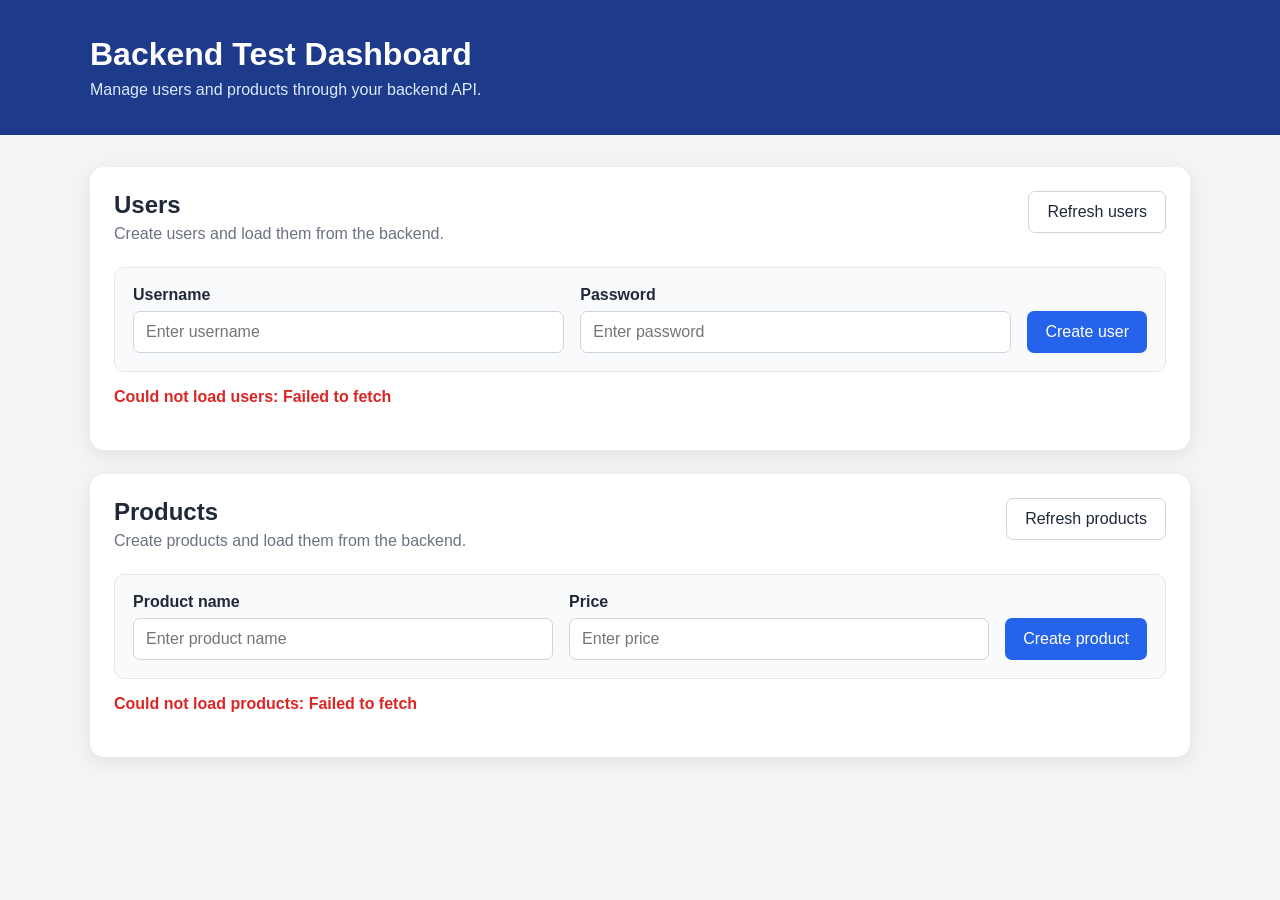
==== frontend/index.html @ b5e6a9e1 "added front" ====
<!DOCTYPE html>
<html lang="en">
<head>
    <meta charset="UTF-8">

    <meta
        name="viewport"
        content="width=device-width, initial-scale=1.0"
    >

    <title>Backend Test Dashboard</title>

    <link rel="stylesheet" href="style.css">

    <script src="app.js" defer></script>
</head>

<body>
    <header class="header">
        <div class="container">
            <h1>Backend Test Dashboard</h1>
            <p>Manage users and products through your backend API.</p>
        </div>
    </header>

    <main class="container">
        <!-- Users section -->
        <section class="section">
            <div class="section-header">
                <div>
                    <h2>Users</h2>
                    <p>Create users and load them from the backend.</p>
                </div>

                <button
                    id="refresh-users-button"
                    class="button button-secondary"
                    type="button"
                >
                    Refresh users
                </button>
            </div>

            <form id="user-form" class="form">
                <div class="form-group">
                    <label for="username">Username</label>

                    <input
                        id="username"
                        name="username"
                        type="text"
                        placeholder="Enter username"
                        required
                        minlength="3"
                    >
                </div>

                <div class="form-group">
                    <label for="password">Password</label>

                    <input
                        id="password"
                        name="password"
                        type="password"
                        placeholder="Enter password"
                        required
                        minlength="4"
                    >
                </div>

                <button class="button" type="submit">
                    Create user
                </button>
            </form>

            <p id="user-status" class="status"></p>

            <div id="users-list" class="cards">
                <!-- Users will be inserted here with JavaScript -->
            </div>
        </section>

        <!-- Products section -->
        <section class="section">
            <div class="section-header">
                <div>
                    <h2>Products</h2>
                    <p>Create products and load them from the backend.</p>
                </div>

                <button
                    id="refresh-products-button"
                    class="button button-secondary"
                    type="button"
                >
                    Refresh products
                </button>
            </div>

            <form id="product-form" class="form">
                <div class="form-group">
                    <label for="product-name">Product name</label>

                    <input
                        id="product-name"
                        name="name"
                        type="text"
                        placeholder="Enter product name"
                        required
                    >
                </div>

                <div class="form-group">
                    <label for="product-price">Price</label>

                    <input
                        id="product-price"
                        name="price"
                        type="number"
                        placeholder="Enter price"
                        required
                        min="0"
                        step="0.01"
                    >
                </div>

                <button class="button" type="submit">
                    Create product
                </button>
            </form>

            <p id="product-status" class="status"></p>

            <div id="products-list" class="cards">
                <!-- Products will be inserted here with JavaScript -->
            </div>
        </section>
    </main>
</body>
</html>
---- frontend/style.css ----
* {
    box-sizing: border-box;
}

body {
    margin: 0;
    min-height: 100vh;
    font-family: Arial, Helvetica, sans-serif;
    color: #1f2937;
    background-color: #f3f4f6;
}

button,
input {
    font: inherit;
}

.container {
    width: min(1100px, calc(100% - 32px));
    margin: 0 auto;
}

.header {
    padding: 36px 0;
    color: white;
    background-color: #1e3a8a;
}

.header h1 {
    margin: 0 0 8px;
}

.header p {
    margin: 0;
    color: #dbeafe;
}

main {
    display: grid;
    gap: 24px;
    padding-top: 32px;
    padding-bottom: 50px;
}

.section {
    padding: 24px;
    border-radius: 14px;
    background-color: white;
    box-shadow: 0 5px 18px rgba(0, 0, 0, 0.08);
}

.section-header {
    display: flex;
    align-items: flex-start;
    justify-content: space-between;
    gap: 20px;
    margin-bottom: 24px;
}

.section-header h2 {
    margin: 0 0 6px;
}

.section-header p {
    margin: 0;
    color: #6b7280;
}

.form {
    display: grid;
    grid-template-columns: 1fr 1fr auto;
    align-items: end;
    gap: 16px;
    padding: 18px;
    border: 1px solid #e5e7eb;
    border-radius: 10px;
    background-color: #f9fafb;
}

.form-group {
    display: flex;
    flex-direction: column;
    gap: 7px;
}

.form-group label {
    font-weight: 600;
}

.form-group input {
    width: 100%;
    padding: 11px 12px;
    border: 1px solid #d1d5db;
    border-radius: 7px;
    outline: none;
    background-color: white;
}

.form-group input:focus {
    border-color: #2563eb;
    box-shadow: 0 0 0 3px rgba(37, 99, 235, 0.15);
}

.button {
    min-height: 42px;
    padding: 10px 18px;
    border: none;
    border-radius: 7px;
    color: white;
    background-color: #2563eb;
    cursor: pointer;
    transition:
        background-color 0.2s,
        transform 0.1s;
}

.button:hover {
    background-color: #1d4ed8;
}

.button:active {
    transform: scale(0.98);
}

.button:disabled {
    cursor: not-allowed;
    opacity: 0.6;
}

.button-secondary {
    color: #1f2937;
    border: 1px solid #d1d5db;
    background-color: white;
}

.button-secondary:hover {
    background-color: #f3f4f6;
}

.button-danger {
    min-height: auto;
    padding: 8px 12px;
    background-color: #dc2626;
}

.button-danger:hover {
    background-color: #b91c1c;
}

.status {
    min-height: 22px;
    margin: 16px 0;
    font-weight: 600;
}

.status.loading {
    color: #1d4ed8;
}

.status.success {
    color: #15803d;
}

.status.error {
    color: #dc2626;
}

.cards {
    display: grid;
    grid-template-columns: repeat(auto-fill, minmax(220px, 1fr));
    gap: 16px;
}

.card {
    padding: 18px;
    border: 1px solid #e5e7eb;
    border-radius: 10px;
    background-color: white;
}

.card h3 {
    margin: 0 0 10px;
    overflow-wrap: anywhere;
}

.card p {
    margin: 7px 0;
    color: #4b5563;
}

.card-footer {
    display: flex;
    justify-content: flex-end;
    margin-top: 16px;
}

.empty-message {
    grid-column: 1 / -1;
    padding: 24px;
    text-align: center;
    color: #6b7280;
    border: 2px dashed #d1d5db;
    border-radius: 10px;
}

@media (max-width: 750px) {
    .form {
        grid-template-columns: 1fr;
    }

    .section-header {
        flex-direction: column;
    }

    .section-header .button {
        width: 100%;
    }
}
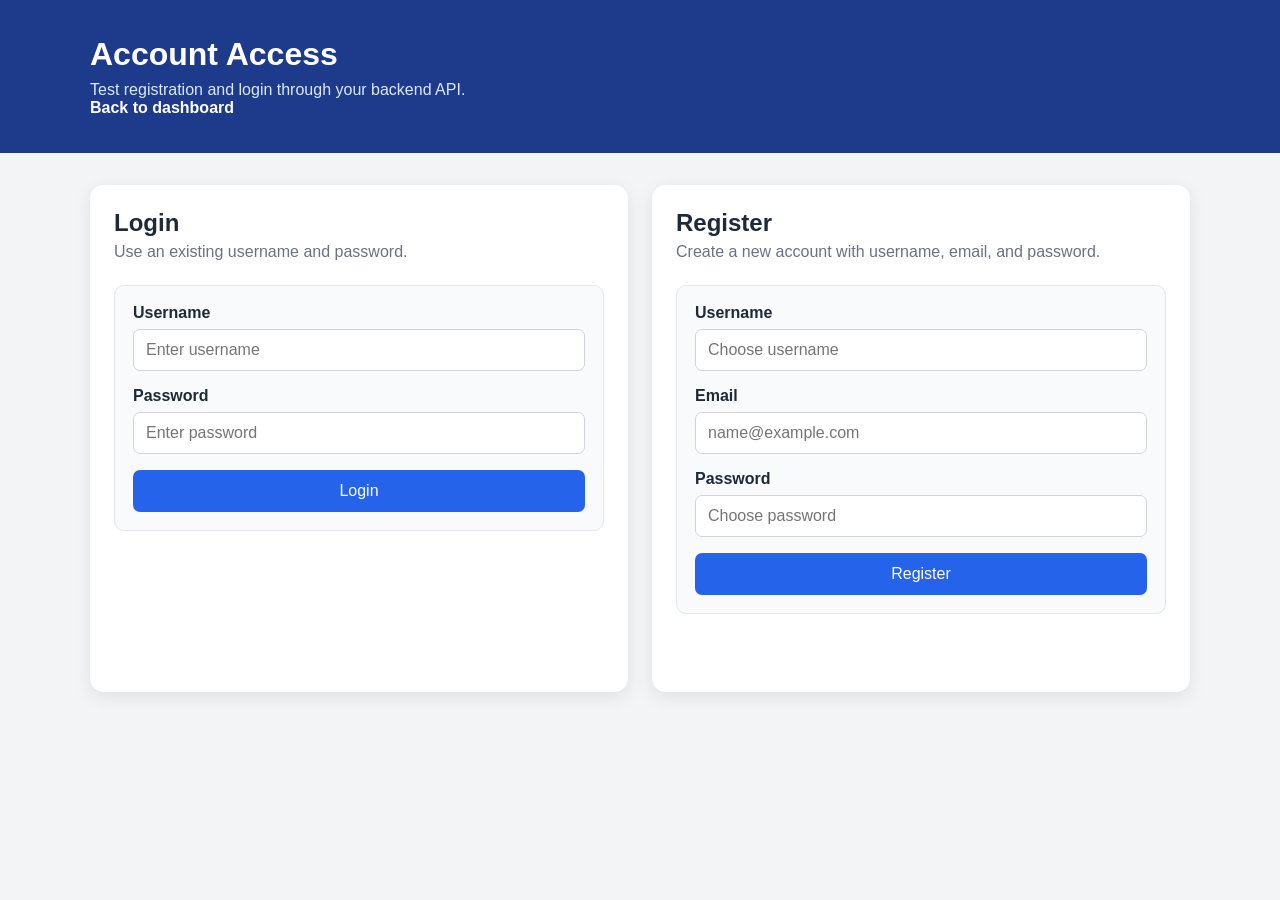
==== commit b7ebe237: "Added refresh token and db table refresh_tokens" ====
--- a/frontend/index.html
+++ b/frontend/index.html
@@ -20,6 +20,16 @@
         <div class="container">
             <h1>Backend Test Dashboard</h1>
             <p>Manage users and products through your backend API.</p>
+            <div class="header-actions">
+                <a class="header-link" href="auth.html">Account</a>
+                <button
+                    id="logout-button"
+                    class="header-button"
+                    type="button"
+                >
+                    Logout
+                </button>
+            </div>
         </div>
     </header>
 
@@ -137,4 +147,4 @@
         </section>
     </main>
 </body>
-</html>+</html>
--- a/frontend/style.css
+++ b/frontend/style.css
@@ -33,6 +33,38 @@
 .header p {
     margin: 0;
     color: #dbeafe;
+}
+
+.header-link {
+    display: inline-flex;
+    color: white;
+    font-weight: 700;
+    text-decoration: none;
+}
+
+.header-link:hover {
+    text-decoration: underline;
+}
+
+.header-actions {
+    display: flex;
+    align-items: center;
+    gap: 14px;
+    margin-top: 14px;
+}
+
+.header-button {
+    padding: 0;
+    border: 0;
+    color: white;
+    background: transparent;
+    font: inherit;
+    font-weight: 700;
+    cursor: pointer;
+}
+
+.header-button:hover {
+    text-decoration: underline;
 }
 
 main {
@@ -203,11 +235,36 @@
     border-radius: 10px;
 }
 
+.auth-layout {
+    grid-template-columns: repeat(2, minmax(0, 1fr));
+}
+
+.auth-form {
+    grid-template-columns: 1fr;
+}
+
+.result-box {
+    overflow-x: auto;
+    padding: 16px;
+    border: 1px solid #d1d5db;
+    border-radius: 10px;
+    color: #111827;
+    background-color: #f9fafb;
+    font-family: Consolas, "Courier New", monospace;
+    font-size: 14px;
+    line-height: 1.5;
+    white-space: pre-wrap;
+}
+
 @media (max-width: 750px) {
     .form {
         grid-template-columns: 1fr;
     }
 
+    .auth-layout {
+        grid-template-columns: 1fr;
+    }
+
     .section-header {
         flex-direction: column;
     }
@@ -215,4 +272,4 @@
     .section-header .button {
         width: 100%;
     }
-}+}
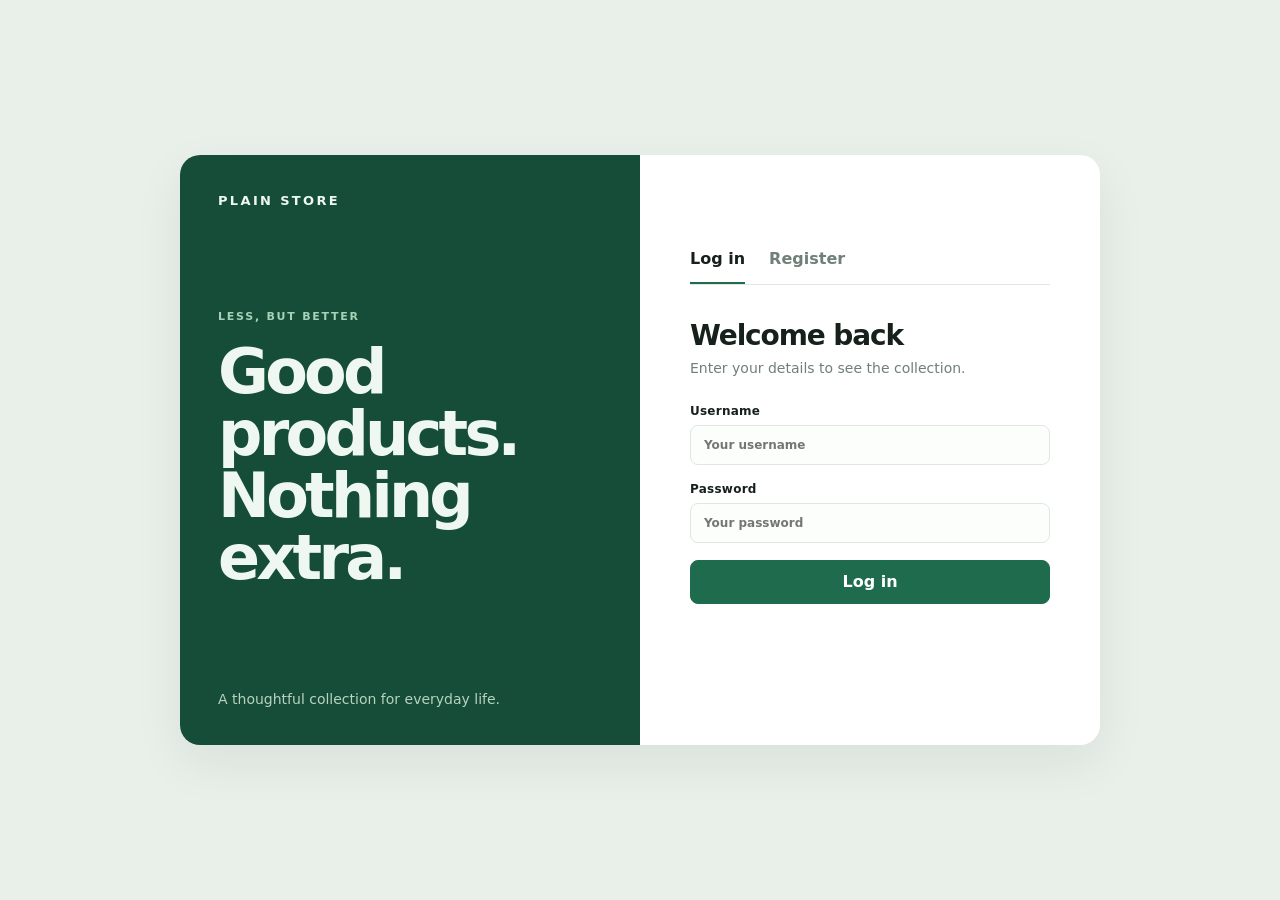
==== commit 3d47d337: "added basket" ====
--- a/frontend/index.html
+++ b/frontend/index.html
@@ -2,148 +2,42 @@
 <html lang="en">
 <head>
     <meta charset="UTF-8">
-
-    <meta
-        name="viewport"
-        content="width=device-width, initial-scale=1.0"
-    >
-
-    <title>Backend Test Dashboard</title>
-
+    <meta name="viewport" content="width=device-width, initial-scale=1.0">
+    <title>Plain Store — Products</title>
     <link rel="stylesheet" href="style.css">
-
     <script src="app.js" defer></script>
 </head>
-
 <body>
-    <header class="header">
-        <div class="container">
-            <h1>Backend Test Dashboard</h1>
-            <p>Manage users and products through your backend API.</p>
-            <div class="header-actions">
-                <a class="header-link" href="auth.html">Account</a>
-                <button
-                    id="logout-button"
-                    class="header-button"
-                    type="button"
-                >
-                    Logout
-                </button>
-            </div>
-        </div>
+    <header class="site-header">
+        <a class="brand" href="index.html">PLAIN STORE</a>
+        <nav class="nav-actions" aria-label="Account navigation">
+            <a id="admin-link" class="text-link" href="admin.html" hidden>Admin</a>
+            <span id="user-name" class="user-name"></span>
+            <span id="user-money" class="user-money">$0.00</span>
+            <button id="logout-button" class="text-button" type="button">Log out</button>
+        </nav>
     </header>
 
-    <main class="container">
-        <!-- Users section -->
-        <section class="section">
-            <div class="section-header">
-                <div>
-                    <h2>Users</h2>
-                    <p>Create users and load them from the backend.</p>
-                </div>
-
-                <button
-                    id="refresh-users-button"
-                    class="button button-secondary"
-                    type="button"
-                >
-                    Refresh users
-                </button>
-            </div>
-
-            <form id="user-form" class="form">
-                <div class="form-group">
-                    <label for="username">Username</label>
-
-                    <input
-                        id="username"
-                        name="username"
-                        type="text"
-                        placeholder="Enter username"
-                        required
-                        minlength="3"
-                    >
-                </div>
-
-                <div class="form-group">
-                    <label for="password">Password</label>
-
-                    <input
-                        id="password"
-                        name="password"
-                        type="password"
-                        placeholder="Enter password"
-                        required
-                        minlength="4"
-                    >
-                </div>
-
-                <button class="button" type="submit">
-                    Create user
-                </button>
-            </form>
-
-            <p id="user-status" class="status"></p>
-
-            <div id="users-list" class="cards">
-                <!-- Users will be inserted here with JavaScript -->
-            </div>
+    <main class="shop-main">
+        <section class="page-intro">
+            <p class="eyebrow">The essentials</p>
+            <h1>Simple things,<br>made well.</h1>
+            <p class="intro-copy">A small collection of everyday products selected for quality and usefulness.</p>
         </section>
 
-        <!-- Products section -->
-        <section class="section">
-            <div class="section-header">
-                <div>
-                    <h2>Products</h2>
-                    <p>Create products and load them from the backend.</p>
-                </div>
-
-                <button
-                    id="refresh-products-button"
-                    class="button button-secondary"
-                    type="button"
-                >
-                    Refresh products
-                </button>
+        <section aria-labelledby="products-title">
+            <div class="section-title-row">
+                <h2 id="products-title">All products</h2>
+                <span id="product-count" class="muted"></span>
             </div>
-
-            <form id="product-form" class="form">
-                <div class="form-group">
-                    <label for="product-name">Product name</label>
-
-                    <input
-                        id="product-name"
-                        name="name"
-                        type="text"
-                        placeholder="Enter product name"
-                        required
-                    >
-                </div>
-
-                <div class="form-group">
-                    <label for="product-price">Price</label>
-
-                    <input
-                        id="product-price"
-                        name="price"
-                        type="number"
-                        placeholder="Enter price"
-                        required
-                        min="0"
-                        step="0.01"
-                    >
-                </div>
-
-                <button class="button" type="submit">
-                    Create product
-                </button>
-            </form>
-
-            <p id="product-status" class="status"></p>
-
-            <div id="products-list" class="cards">
-                <!-- Products will be inserted here with JavaScript -->
-            </div>
+            <p id="product-status" class="status" role="status"></p>
+            <div id="products-list" class="product-grid" aria-live="polite"></div>
+        </section>
+        <section class="basket-panel" aria-labelledby="basket-title">
+            <div class="section-title-row"><h2 id="basket-title">Your basket</h2><span id="basket-total" class="muted">$0.00</span></div>
+            <div id="basket-items" class="basket-items"></div>
+            <button id="checkout-button" class="primary-button" type="button">Checkout</button>
+            <p id="basket-status" class="status" role="status"></p>
         </section>
     </main>
 </body>
--- a/frontend/style.css
+++ b/frontend/style.css
@@ -1,275 +1,7 @@
-* {
-    box-sizing: border-box;
-}
-
-body {
-    margin: 0;
-    min-height: 100vh;
-    font-family: Arial, Helvetica, sans-serif;
-    color: #1f2937;
-    background-color: #f3f4f6;
-}
-
-button,
-input {
-    font: inherit;
-}
-
-.container {
-    width: min(1100px, calc(100% - 32px));
-    margin: 0 auto;
-}
-
-.header {
-    padding: 36px 0;
-    color: white;
-    background-color: #1e3a8a;
-}
-
-.header h1 {
-    margin: 0 0 8px;
-}
-
-.header p {
-    margin: 0;
-    color: #dbeafe;
-}
-
-.header-link {
-    display: inline-flex;
-    color: white;
-    font-weight: 700;
-    text-decoration: none;
-}
-
-.header-link:hover {
-    text-decoration: underline;
-}
-
-.header-actions {
-    display: flex;
-    align-items: center;
-    gap: 14px;
-    margin-top: 14px;
-}
-
-.header-button {
-    padding: 0;
-    border: 0;
-    color: white;
-    background: transparent;
-    font: inherit;
-    font-weight: 700;
-    cursor: pointer;
-}
-
-.header-button:hover {
-    text-decoration: underline;
-}
-
-main {
-    display: grid;
-    gap: 24px;
-    padding-top: 32px;
-    padding-bottom: 50px;
-}
-
-.section {
-    padding: 24px;
-    border-radius: 14px;
-    background-color: white;
-    box-shadow: 0 5px 18px rgba(0, 0, 0, 0.08);
-}
-
-.section-header {
-    display: flex;
-    align-items: flex-start;
-    justify-content: space-between;
-    gap: 20px;
-    margin-bottom: 24px;
-}
-
-.section-header h2 {
-    margin: 0 0 6px;
-}
-
-.section-header p {
-    margin: 0;
-    color: #6b7280;
-}
-
-.form {
-    display: grid;
-    grid-template-columns: 1fr 1fr auto;
-    align-items: end;
-    gap: 16px;
-    padding: 18px;
-    border: 1px solid #e5e7eb;
-    border-radius: 10px;
-    background-color: #f9fafb;
-}
-
-.form-group {
-    display: flex;
-    flex-direction: column;
-    gap: 7px;
-}
-
-.form-group label {
-    font-weight: 600;
-}
-
-.form-group input {
-    width: 100%;
-    padding: 11px 12px;
-    border: 1px solid #d1d5db;
-    border-radius: 7px;
-    outline: none;
-    background-color: white;
-}
-
-.form-group input:focus {
-    border-color: #2563eb;
-    box-shadow: 0 0 0 3px rgba(37, 99, 235, 0.15);
-}
-
-.button {
-    min-height: 42px;
-    padding: 10px 18px;
-    border: none;
-    border-radius: 7px;
-    color: white;
-    background-color: #2563eb;
-    cursor: pointer;
-    transition:
-        background-color 0.2s,
-        transform 0.1s;
-}
-
-.button:hover {
-    background-color: #1d4ed8;
-}
-
-.button:active {
-    transform: scale(0.98);
-}
-
-.button:disabled {
-    cursor: not-allowed;
-    opacity: 0.6;
-}
-
-.button-secondary {
-    color: #1f2937;
-    border: 1px solid #d1d5db;
-    background-color: white;
-}
-
-.button-secondary:hover {
-    background-color: #f3f4f6;
-}
-
-.button-danger {
-    min-height: auto;
-    padding: 8px 12px;
-    background-color: #dc2626;
-}
-
-.button-danger:hover {
-    background-color: #b91c1c;
-}
-
-.status {
-    min-height: 22px;
-    margin: 16px 0;
-    font-weight: 600;
-}
-
-.status.loading {
-    color: #1d4ed8;
-}
-
-.status.success {
-    color: #15803d;
-}
-
-.status.error {
-    color: #dc2626;
-}
-
-.cards {
-    display: grid;
-    grid-template-columns: repeat(auto-fill, minmax(220px, 1fr));
-    gap: 16px;
-}
-
-.card {
-    padding: 18px;
-    border: 1px solid #e5e7eb;
-    border-radius: 10px;
-    background-color: white;
-}
-
-.card h3 {
-    margin: 0 0 10px;
-    overflow-wrap: anywhere;
-}
-
-.card p {
-    margin: 7px 0;
-    color: #4b5563;
-}
-
-.card-footer {
-    display: flex;
-    justify-content: flex-end;
-    margin-top: 16px;
-}
-
-.empty-message {
-    grid-column: 1 / -1;
-    padding: 24px;
-    text-align: center;
-    color: #6b7280;
-    border: 2px dashed #d1d5db;
-    border-radius: 10px;
-}
-
-.auth-layout {
-    grid-template-columns: repeat(2, minmax(0, 1fr));
-}
-
-.auth-form {
-    grid-template-columns: 1fr;
-}
-
-.result-box {
-    overflow-x: auto;
-    padding: 16px;
-    border: 1px solid #d1d5db;
-    border-radius: 10px;
-    color: #111827;
-    background-color: #f9fafb;
-    font-family: Consolas, "Courier New", monospace;
-    font-size: 14px;
-    line-height: 1.5;
-    white-space: pre-wrap;
-}
-
-@media (max-width: 750px) {
-    .form {
-        grid-template-columns: 1fr;
-    }
-
-    .auth-layout {
-        grid-template-columns: 1fr;
-    }
-
-    .section-header {
-        flex-direction: column;
-    }
-
-    .section-header .button {
-        width: 100%;
-    }
-}
+:root{--ink:#17211b;--muted:#708078;--line:#dfe7e1;--paper:#f7faf7;--card:#fff;--accent:#1f6b4d;--accent-dark:#164d38;--danger:#b84d4d;--shadow:0 18px 50px rgba(23,33,27,.07)}
+*{box-sizing:border-box}html{font-family:Inter,ui-sans-serif,system-ui,-apple-system,BlinkMacSystemFont,"Segoe UI",sans-serif;color:var(--ink);background:var(--paper)}body{margin:0;min-height:100vh}button,input{font:inherit}button{cursor:pointer}.site-header{height:76px;padding:0 clamp(20px,5vw,72px);display:flex;align-items:center;justify-content:space-between;border-bottom:1px solid var(--line);background:rgba(255,255,255,.8);backdrop-filter:blur(12px)}.brand{color:var(--ink);font-size:13px;font-weight:800;letter-spacing:.18em;text-decoration:none}.nav-actions{display:flex;align-items:center;gap:22px}.text-link,.text-button{color:var(--muted);font-size:14px;text-decoration:none;background:none;border:0}.text-link:hover,.text-button:hover{color:var(--ink)}.user-name{font-size:14px;font-weight:600}.shop-main,.admin-main{width:min(1120px,calc(100% - 40px));margin:0 auto;padding:clamp(52px,8vw,100px) 0}.page-intro{max-width:620px;margin-bottom:74px}.eyebrow{margin:0 0 18px;color:var(--accent);font-size:11px;font-weight:800;letter-spacing:.16em;text-transform:uppercase}.page-intro h1,.admin-heading h1{margin:0;font-size:clamp(42px,7vw,78px);line-height:.98;letter-spacing:-.06em;font-weight:750}.intro-copy{max-width:430px;margin:26px 0 0;color:var(--muted);font-size:17px;line-height:1.6}.section-title-row,.admin-section-head{display:flex;align-items:baseline;justify-content:space-between;gap:20px;border-bottom:1px solid var(--line);padding-bottom:16px}.section-title-row h2,.admin-section h2{margin:0;font-size:19px;letter-spacing:-.02em}.muted{color:var(--muted);font-size:13px}.product-grid{display:grid;grid-template-columns:repeat(auto-fill,minmax(230px,1fr));gap:18px;margin-top:24px}.product-card{overflow:hidden;border:1px solid var(--line);border-radius:14px;background:var(--card);box-shadow:var(--shadow);transition:transform .2s,box-shadow .2s}.product-card:hover{transform:translateY(-3px);box-shadow:0 22px 55px rgba(23,33,27,.12)}.product-visual{height:210px;display:grid;place-items:center;font-size:64px;font-weight:700;color:rgba(255,255,255,.9)}.tone-0{background:#9ab9a5}.tone-1{background:#b39e82}.tone-2{background:#8ca7b2}.tone-3{background:#b78f8f}.product-details{display:flex;align-items:center;justify-content:space-between;padding:18px}.product-details h3{margin:0;font-size:16px}.product-details p{margin:0;color:var(--accent);font-weight:750}.empty-state{grid-column:1/-1;padding:44px;text-align:center;border:1px dashed #bbc9be;border-radius:14px;color:var(--muted)}.status{min-height:20px;margin:14px 0;font-size:14px}.status.loading{color:var(--accent)}.status.success{color:#317b4e}.status.error{color:var(--danger)}.auth-page{display:grid;place-items:center;padding:24px;background:#e9f0ea}.auth-shell{display:grid;grid-template-columns:1fr 1fr;width:min(920px,100%);min-height:590px;overflow:hidden;border-radius:20px;background:var(--card);box-shadow:var(--shadow)}.auth-aside{display:flex;flex-direction:column;justify-content:space-between;padding:38px;background:var(--accent-dark);color:#eef8f0}.brand-light{color:#eef8f0}.auth-aside h1{margin:0;font-size:clamp(38px,5vw,62px);line-height:1;letter-spacing:-.06em}.auth-aside .eyebrow{color:#a7d2b8}.aside-note{margin:0;color:#b8d2c0;font-size:14px}.auth-panel{display:grid;place-items:center;padding:40px}.auth-card{width:min(360px,100%)}.auth-tabs{display:flex;gap:24px;border-bottom:1px solid var(--line);margin-bottom:34px}.auth-tab{padding:0 0 14px;border:0;border-bottom:2px solid transparent;background:none;color:var(--muted);font-weight:700}.auth-tab.active{color:var(--ink);border-color:var(--accent)}.form-heading h2{margin:0;font-size:28px;letter-spacing:-.04em}.form-heading p{margin:8px 0 28px;color:var(--muted);font-size:14px}.stack-form{display:grid;gap:17px}.stack-form label,.admin-form label{display:grid;gap:7px;font-size:12px;font-weight:750;letter-spacing:.02em}.stack-form input,.admin-form input{width:100%;padding:12px 13px;border:1px solid var(--line);border-radius:8px;background:#fcfefc;color:var(--ink);outline:0}.stack-form input:focus,.admin-form input:focus{border-color:var(--accent);box-shadow:0 0 0 3px rgba(31,107,77,.12)}.primary-button,.secondary-button{min-height:44px;padding:0 18px;border-radius:8px;font-weight:750;border:1px solid var(--accent)}.primary-button{color:white;background:var(--accent)}.primary-button:hover{background:var(--accent-dark)}.secondary-button{color:var(--ink);background:white;border-color:var(--line)}.compact{min-height:40px;font-size:13px}.admin-heading{display:flex;align-items:end;justify-content:space-between;gap:30px;margin-bottom:54px}.admin-heading>p{max-width:220px;margin:0;color:var(--muted);line-height:1.5}.admin-section{margin-top:42px}.admin-form{display:grid;grid-template-columns:1fr 160px auto auto;align-items:end;gap:14px;padding:20px 0}.user-admin-form{grid-template-columns:1fr 1fr 1fr auto}.admin-list{border-top:1px solid var(--line)}.admin-row{display:flex;align-items:center;justify-content:space-between;gap:20px;padding:17px 0;border-bottom:1px solid var(--line)}.row-main{display:grid;gap:4px}.row-main strong{font-size:14px}.row-main span{color:var(--muted);font-size:12px}.row-actions{display:flex;gap:8px}.row-action{padding:7px 11px;border:1px solid var(--line);border-radius:6px;background:white;color:var(--ink);font-size:12px}.row-action:hover{border-color:var(--accent)}.row-action.danger{color:var(--danger)}
+@media(max-width:700px){.auth-shell{grid-template-columns:1fr}.auth-aside{display:none}.auth-panel{padding:32px 22px}.admin-heading{display:block}.admin-heading>p{margin-top:18px}.admin-form,.user-admin-form{grid-template-columns:1fr}.admin-form button{width:100%}.site-header{padding:0 20px}.user-name{display:none}}
+.product-visual img{width:100%;height:100%;object-fit:cover}.admin-thumb{width:42px;height:42px;object-fit:cover;border-radius:7px}.admin-form{grid-template-columns:1fr 160px 1fr auto auto}
+.user-money{color:var(--accent);font-size:14px;font-weight:750}
+.user-admin-form{grid-template-columns:1fr 1fr 1fr 150px auto}
+.buy-controls{display:flex;gap:8px;align-items:center;margin-top:12px}.qty-input{width:58px;padding:8px;border:1px solid var(--line);border-radius:6px}.basket-panel{margin-top:64px;padding:24px;border:1px solid var(--line);border-radius:14px;background:#fff}.basket-items{display:grid;gap:10px;margin:18px 0}.basket-row{display:flex;align-items:center;gap:12px;padding:10px 0;border-bottom:1px solid var(--line);font-size:14px}.basket-row span{flex:1}
